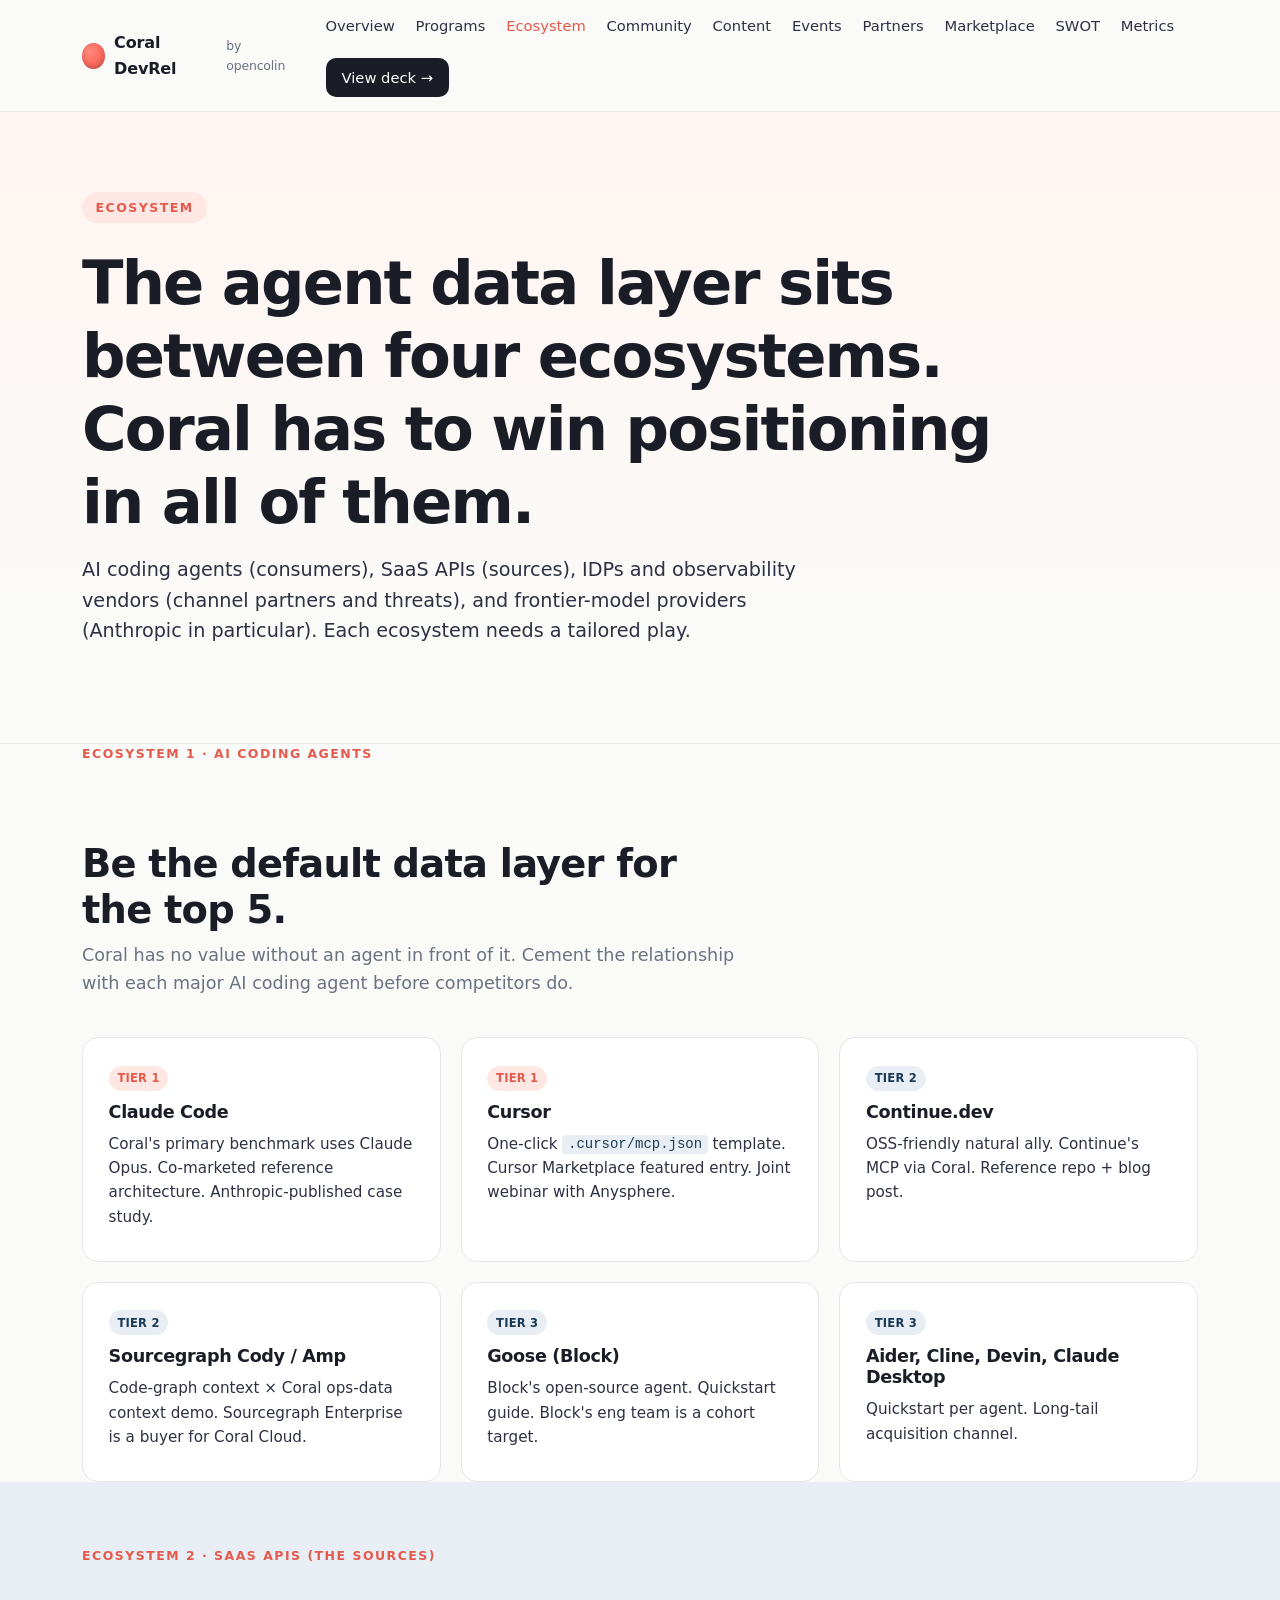
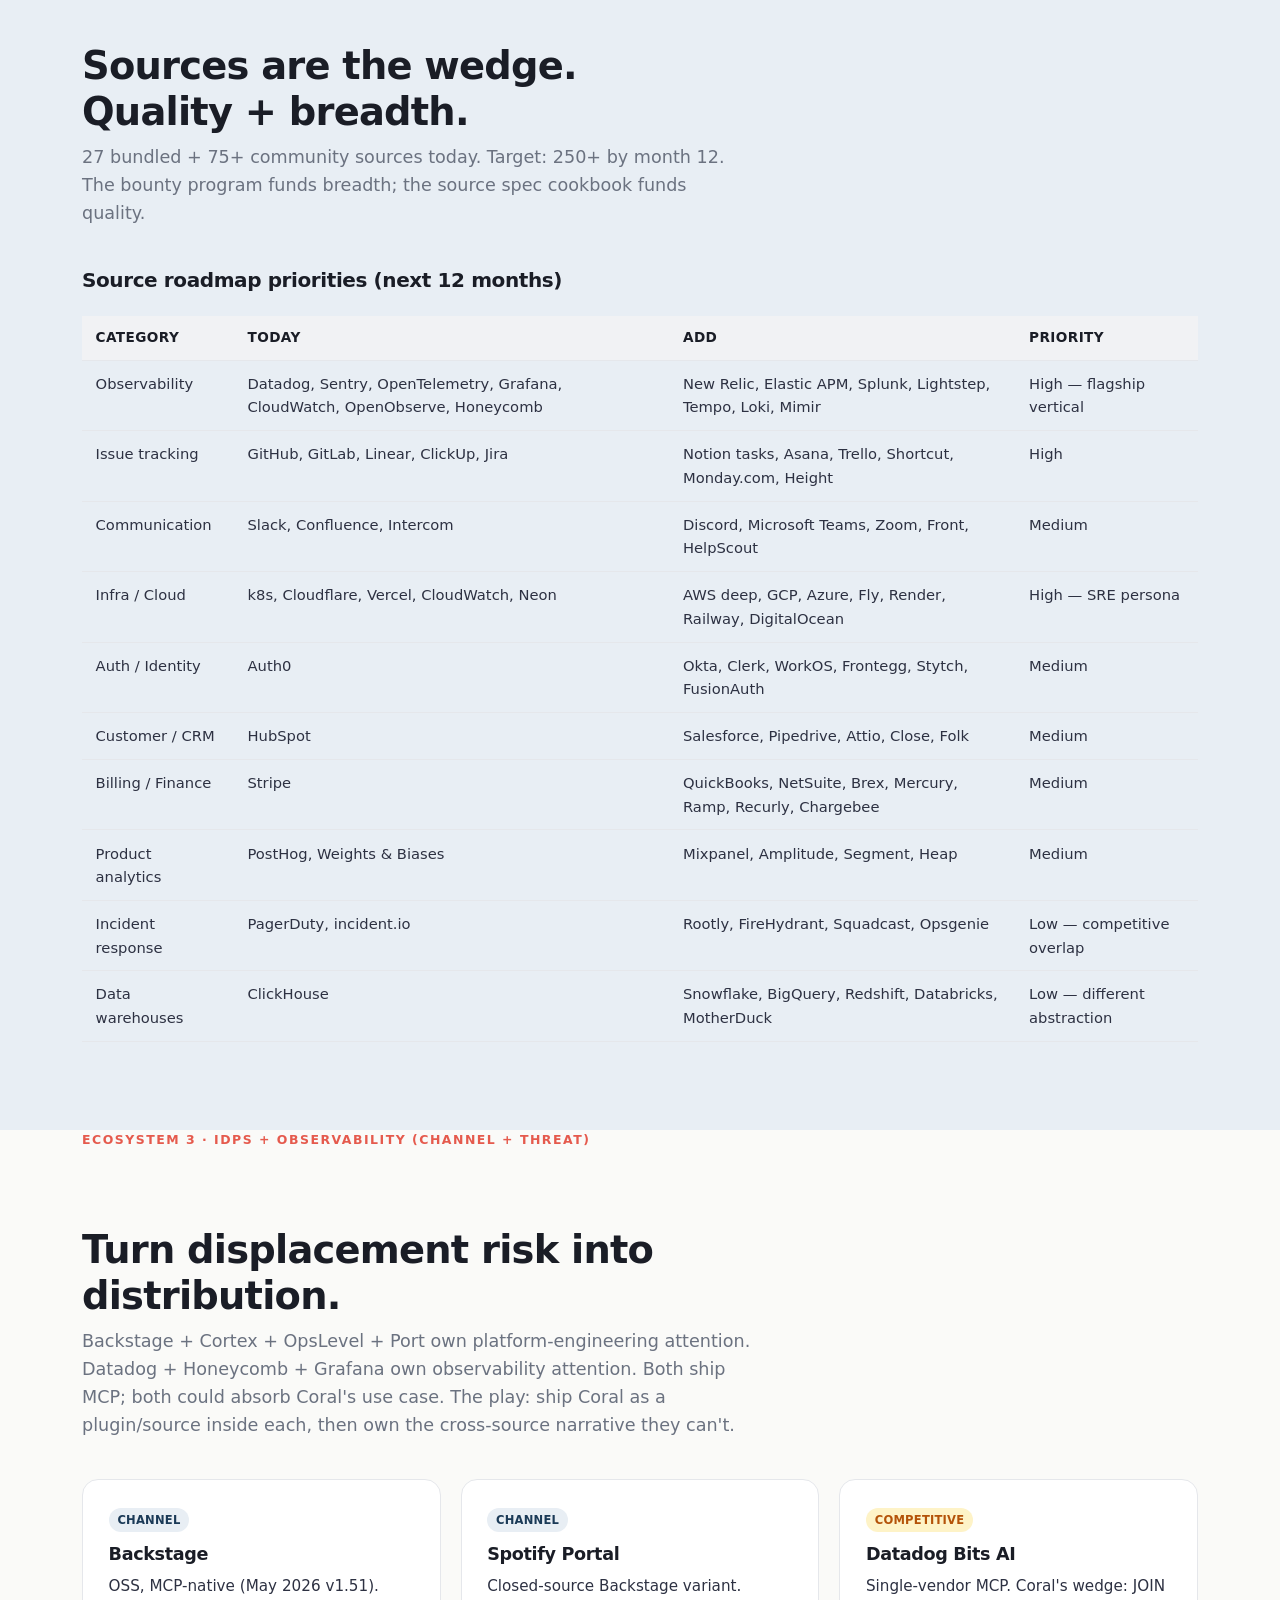
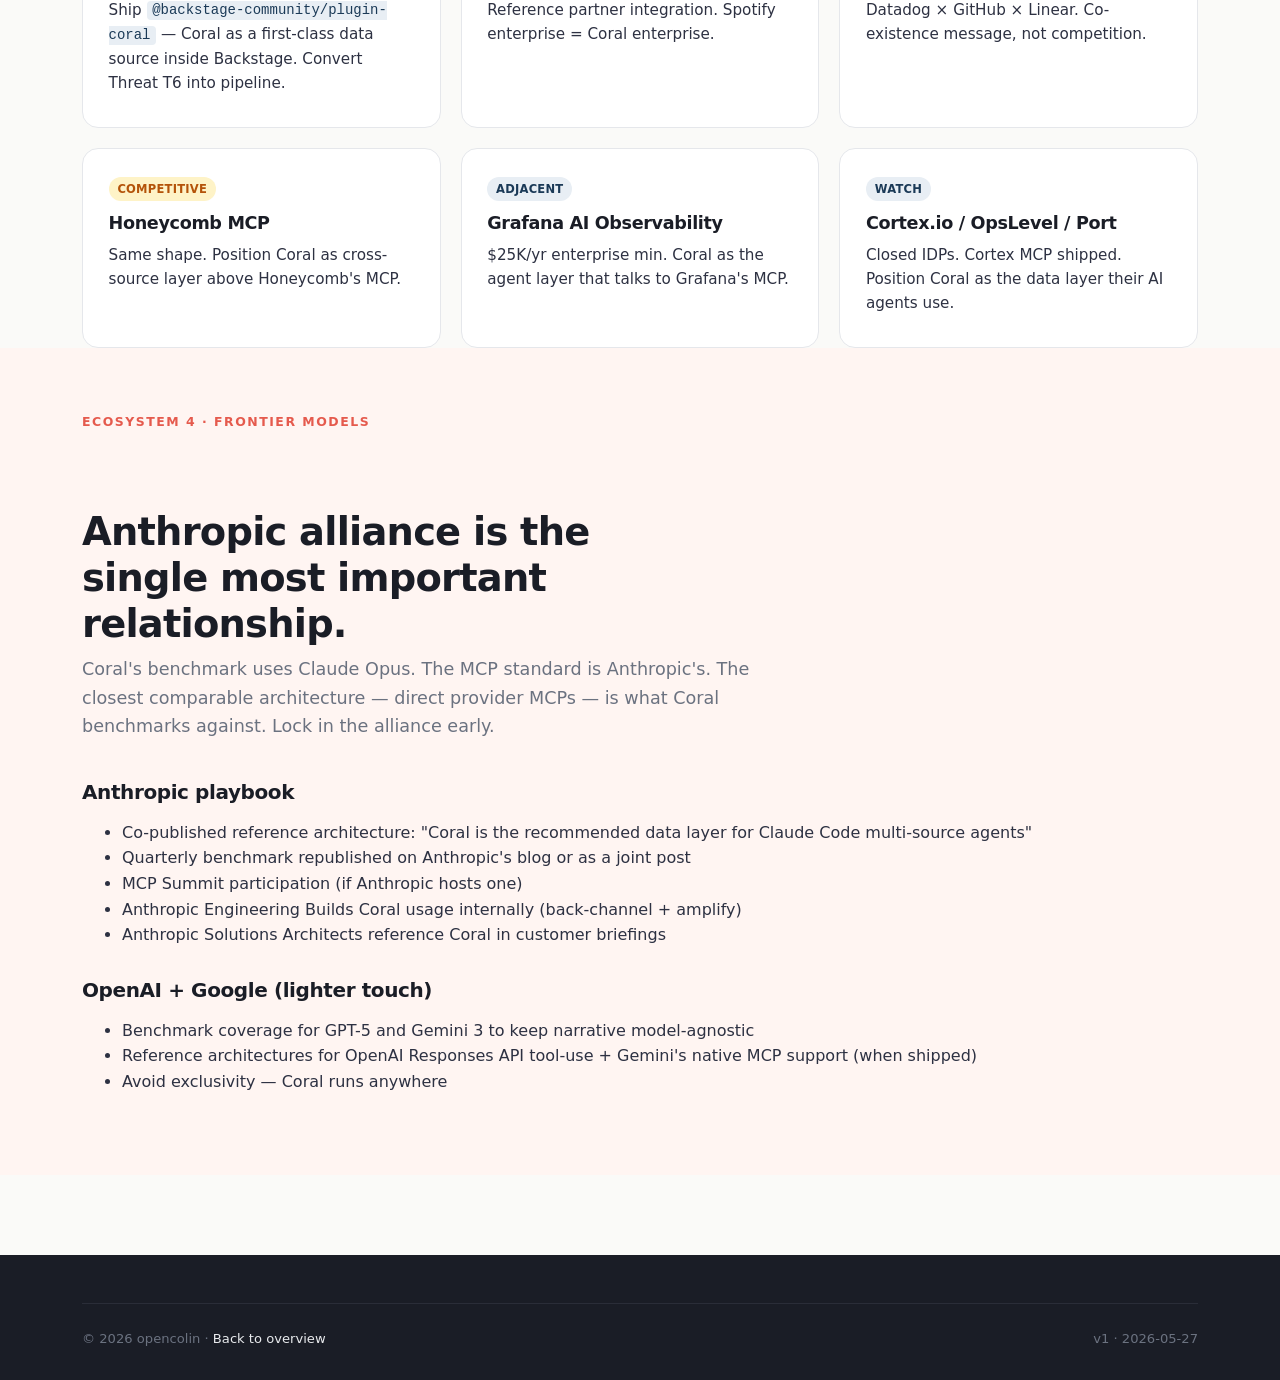
==== ecosystem.html @ 01397026 "Initial commit: Coral DevRel strategy site Outside-in fractional DevRel pitch for Coral (withcoral.c" ====
<!doctype html>
<html lang="en">
<head>
  <meta charset="utf-8" />
  <meta name="viewport" content="width=device-width, initial-scale=1" />
  <title>Ecosystem · Coral DevRel</title>
  <link rel="stylesheet" href="assets/css/main.css" />
</head>
<body>

<nav class="nav">
  <div class="nav-inner">
    <a class="brand" href="index.html"><span class="brand-mark"></span>Coral DevRel <small>by opencolin</small></a>
    <div class="nav-links">
      <a href="index.html">Overview</a>
      <a href="programs.html">Programs</a>
      <a href="ecosystem.html">Ecosystem</a>
      <a href="community.html">Community</a>
      <a href="content.html">Content</a>
      <a href="events.html">Events</a>
      <a href="partners.html">Partners</a>
      <a href="marketplace.html">Marketplace</a>
      <a href="swot-analysis.html">SWOT</a>
      <a href="metrics-dashboard.html">Metrics</a>
      <a class="nav-cta" href="presentation.html">View deck →</a>
    </div>
  </div>
</nav>

<header class="hero">
  <div class="container">
    <span class="hero-eyebrow">Ecosystem</span>
    <h1>The agent data layer sits between four ecosystems. Coral has to win positioning in all of them.</h1>
    <p class="lede">AI coding agents (consumers), SaaS APIs (sources), IDPs and observability vendors (channel partners and threats), and frontier-model providers (Anthropic in particular). Each ecosystem needs a tailored play.</p>
  </div>
</header>

<section class="container">
  <div class="section-eyebrow">Ecosystem 1 · AI coding agents</div>
  <h2 class="section-title">Be the default data layer for the top 5.</h2>
  <p class="section-lede">Coral has no value without an agent in front of it. Cement the relationship with each major AI coding agent before competitors do.</p>

  <div class="cards">
    <div class="card">
      <span class="pill coral">Tier 1</span>
      <h3>Claude Code</h3>
      <p>Coral's primary benchmark uses Claude Opus. Co-marketed reference architecture. Anthropic-published case study.</p>
    </div>
    <div class="card">
      <span class="pill coral">Tier 1</span>
      <h3>Cursor</h3>
      <p>One-click <code>.cursor/mcp.json</code> template. Cursor Marketplace featured entry. Joint webinar with Anysphere.</p>
    </div>
    <div class="card">
      <span class="pill">Tier 2</span>
      <h3>Continue.dev</h3>
      <p>OSS-friendly natural ally. Continue's MCP via Coral. Reference repo + blog post.</p>
    </div>
    <div class="card">
      <span class="pill">Tier 2</span>
      <h3>Sourcegraph Cody / Amp</h3>
      <p>Code-graph context × Coral ops-data context demo. Sourcegraph Enterprise is a buyer for Coral Cloud.</p>
    </div>
    <div class="card">
      <span class="pill">Tier 3</span>
      <h3>Goose (Block)</h3>
      <p>Block's open-source agent. Quickstart guide. Block's eng team is a cohort target.</p>
    </div>
    <div class="card">
      <span class="pill">Tier 3</span>
      <h3>Aider, Cline, Devin, Claude Desktop</h3>
      <p>Quickstart per agent. Long-tail acquisition channel.</p>
    </div>
  </div>
</section>

<section style="background: var(--ocean-soft);">
  <div class="container">
    <div class="section-eyebrow">Ecosystem 2 · SaaS APIs (the sources)</div>
    <h2 class="section-title">Sources are the wedge. Quality + breadth.</h2>
    <p class="section-lede">27 bundled + 75+ community sources today. Target: 250+ by month 12. The bounty program funds breadth; the source spec cookbook funds quality.</p>

    <h3>Source roadmap priorities (next 12 months)</h3>
    <table>
      <thead><tr><th>Category</th><th>Today</th><th>Add</th><th>Priority</th></tr></thead>
      <tbody>
        <tr><td>Observability</td><td>Datadog, Sentry, OpenTelemetry, Grafana, CloudWatch, OpenObserve, Honeycomb</td><td>New Relic, Elastic APM, Splunk, Lightstep, Tempo, Loki, Mimir</td><td>High — flagship vertical</td></tr>
        <tr><td>Issue tracking</td><td>GitHub, GitLab, Linear, ClickUp, Jira</td><td>Notion tasks, Asana, Trello, Shortcut, Monday.com, Height</td><td>High</td></tr>
        <tr><td>Communication</td><td>Slack, Confluence, Intercom</td><td>Discord, Microsoft Teams, Zoom, Front, HelpScout</td><td>Medium</td></tr>
        <tr><td>Infra / Cloud</td><td>k8s, Cloudflare, Vercel, CloudWatch, Neon</td><td>AWS deep, GCP, Azure, Fly, Render, Railway, DigitalOcean</td><td>High — SRE persona</td></tr>
        <tr><td>Auth / Identity</td><td>Auth0</td><td>Okta, Clerk, WorkOS, Frontegg, Stytch, FusionAuth</td><td>Medium</td></tr>
        <tr><td>Customer / CRM</td><td>HubSpot</td><td>Salesforce, Pipedrive, Attio, Close, Folk</td><td>Medium</td></tr>
        <tr><td>Billing / Finance</td><td>Stripe</td><td>QuickBooks, NetSuite, Brex, Mercury, Ramp, Recurly, Chargebee</td><td>Medium</td></tr>
        <tr><td>Product analytics</td><td>PostHog, Weights & Biases</td><td>Mixpanel, Amplitude, Segment, Heap</td><td>Medium</td></tr>
        <tr><td>Incident response</td><td>PagerDuty, incident.io</td><td>Rootly, FireHydrant, Squadcast, Opsgenie</td><td>Low — competitive overlap</td></tr>
        <tr><td>Data warehouses</td><td>ClickHouse</td><td>Snowflake, BigQuery, Redshift, Databricks, MotherDuck</td><td>Low — different abstraction</td></tr>
      </tbody>
    </table>
  </div>
</section>

<section class="container">
  <div class="section-eyebrow">Ecosystem 3 · IDPs + observability (channel + threat)</div>
  <h2 class="section-title">Turn displacement risk into distribution.</h2>
  <p class="section-lede">Backstage + Cortex + OpsLevel + Port own platform-engineering attention. Datadog + Honeycomb + Grafana own observability attention. Both ship MCP; both could absorb Coral's use case. The play: ship Coral as a plugin/source inside each, then own the cross-source narrative they can't.</p>

  <div class="cards">
    <div class="card">
      <span class="pill">Channel</span>
      <h3>Backstage</h3>
      <p>OSS, MCP-native (May 2026 v1.51). Ship <code>@backstage-community/plugin-coral</code> — Coral as a first-class data source inside Backstage. Convert Threat T6 into pipeline.</p>
    </div>
    <div class="card">
      <span class="pill">Channel</span>
      <h3>Spotify Portal</h3>
      <p>Closed-source Backstage variant. Reference partner integration. Spotify enterprise = Coral enterprise.</p>
    </div>
    <div class="card">
      <span class="pill warning">Competitive</span>
      <h3>Datadog Bits AI</h3>
      <p>Single-vendor MCP. Coral's wedge: JOIN Datadog × GitHub × Linear. Co-existence message, not competition.</p>
    </div>
    <div class="card">
      <span class="pill warning">Competitive</span>
      <h3>Honeycomb MCP</h3>
      <p>Same shape. Position Coral as cross-source layer above Honeycomb's MCP.</p>
    </div>
    <div class="card">
      <span class="pill">Adjacent</span>
      <h3>Grafana AI Observability</h3>
      <p>$25K/yr enterprise min. Coral as the agent layer that talks to Grafana's MCP.</p>
    </div>
    <div class="card">
      <span class="pill">Watch</span>
      <h3>Cortex.io / OpsLevel / Port</h3>
      <p>Closed IDPs. Cortex MCP shipped. Position Coral as the data layer their AI agents use.</p>
    </div>
  </div>
</section>

<section style="background: var(--coral-tint);">
  <div class="container">
    <div class="section-eyebrow">Ecosystem 4 · Frontier models</div>
    <h2 class="section-title">Anthropic alliance is the single most important relationship.</h2>
    <p class="section-lede">Coral's benchmark uses Claude Opus. The MCP standard is Anthropic's. The closest comparable architecture — direct provider MCPs — is what Coral benchmarks against. Lock in the alliance early.</p>

    <h3>Anthropic playbook</h3>
    <ul>
      <li>Co-published reference architecture: "Coral is the recommended data layer for Claude Code multi-source agents"</li>
      <li>Quarterly benchmark republished on Anthropic's blog or as a joint post</li>
      <li>MCP Summit participation (if Anthropic hosts one)</li>
      <li>Anthropic Engineering Builds Coral usage internally (back-channel + amplify)</li>
      <li>Anthropic Solutions Architects reference Coral in customer briefings</li>
    </ul>

    <h3>OpenAI + Google (lighter touch)</h3>
    <ul>
      <li>Benchmark coverage for GPT-5 and Gemini 3 to keep narrative model-agnostic</li>
      <li>Reference architectures for OpenAI Responses API tool-use + Gemini's native MCP support (when shipped)</li>
      <li>Avoid exclusivity — Coral runs anywhere</li>
    </ul>
  </div>
</section>

<footer>
  <div class="container">
    <div class="footer-bottom">
      <span>© 2026 opencolin · <a href="index.html">Back to overview</a></span>
      <span>v1 · 2026-05-27</span>
    </div>
  </div>
</footer>

<script src="assets/js/main.js"></script>
</body>
</html>
---- assets/css/main.css ----
/* Coral DevRel Strategy — fractional pitch site
   Light theme, coral accents, Gartner-style information density */

:root {
  --coral: #FF6F61;
  --coral-dark: #E55A4D;
  --coral-soft: #FFE8E4;
  --coral-tint: #FFF5F2;
  --ocean: #1B3A57;
  --ocean-soft: #E8EEF4;
  --ink: #1A1D26;
  --body: #2D3142;
  --muted: #6B7280;
  --line: #E5E7EB;
  --line-soft: #F1F2F4;
  --bg: #FAFAF8;
  --surface: #FFFFFF;
  --success: #10B981;
  --warning: #F59E0B;
  --danger: #DC2626;
  --radius: 10px;
  --radius-lg: 16px;
  --shadow-sm: 0 1px 2px rgba(26, 29, 38, 0.04), 0 1px 1px rgba(26, 29, 38, 0.03);
  --shadow: 0 2px 8px rgba(26, 29, 38, 0.06), 0 1px 2px rgba(26, 29, 38, 0.04);
  --shadow-lg: 0 12px 32px rgba(26, 29, 38, 0.08), 0 4px 8px rgba(26, 29, 38, 0.04);
  --font: ui-sans-serif, system-ui, -apple-system, "Inter", "Segoe UI", Roboto, sans-serif;
  --font-mono: ui-monospace, "SF Mono", "JetBrains Mono", Menlo, Consolas, monospace;
  --measure: 68ch;
}

* { box-sizing: border-box; }

html, body {
  margin: 0;
  padding: 0;
  font-family: var(--font);
  font-size: 16px;
  line-height: 1.6;
  color: var(--body);
  background: var(--bg);
  -webkit-font-smoothing: antialiased;
  text-rendering: optimizeLegibility;
}

a {
  color: var(--coral-dark);
  text-decoration: none;
  border-bottom: 1px solid transparent;
  transition: border-color 120ms ease, color 120ms ease;
}
a:hover { border-bottom-color: var(--coral-dark); }

h1, h2, h3, h4, h5 {
  color: var(--ink);
  font-weight: 600;
  letter-spacing: -0.02em;
  line-height: 1.2;
  margin: 0 0 0.5em;
}
h1 { font-size: clamp(2rem, 4vw, 3rem); letter-spacing: -0.03em; }
h2 { font-size: clamp(1.5rem, 2.5vw, 2rem); margin-top: 2em; }
h3 { font-size: 1.25rem; margin-top: 1.5em; }
h4 { font-size: 1.05rem; color: var(--body); text-transform: uppercase; letter-spacing: 0.05em; font-weight: 600; }

p { margin: 0 0 1em; max-width: var(--measure); }

code {
  font-family: var(--font-mono);
  font-size: 0.92em;
  background: var(--ocean-soft);
  color: var(--ocean);
  padding: 0.1em 0.4em;
  border-radius: 4px;
}

pre {
  background: var(--ink);
  color: #E8EAED;
  padding: 1.25em;
  border-radius: var(--radius);
  overflow-x: auto;
  font-size: 0.9rem;
  line-height: 1.5;
}
pre code { background: none; color: inherit; padding: 0; }

/* Layout */
.container {
  max-width: 1180px;
  margin: 0 auto;
  padding: 0 2rem;
}
.container-narrow {
  max-width: 760px;
  margin: 0 auto;
  padding: 0 2rem;
}

/* Top nav */
.nav {
  position: sticky;
  top: 0;
  background: rgba(250, 250, 248, 0.92);
  backdrop-filter: saturate(180%) blur(10px);
  -webkit-backdrop-filter: saturate(180%) blur(10px);
  border-bottom: 1px solid var(--line);
  z-index: 50;
}
.nav-inner {
  display: flex;
  align-items: center;
  justify-content: space-between;
  max-width: 1180px;
  margin: 0 auto;
  padding: 0.85rem 2rem;
  gap: 2rem;
}
.brand {
  display: flex;
  align-items: center;
  gap: 0.6rem;
  color: var(--ink);
  font-weight: 700;
  border: none;
  font-size: 1rem;
  letter-spacing: -0.01em;
}
.brand-mark {
  width: 26px;
  height: 26px;
  border-radius: 50%;
  background: radial-gradient(circle at 30% 30%, #FF8A7D 0%, var(--coral) 50%, var(--coral-dark) 100%);
  box-shadow: inset 0 -2px 6px rgba(0,0,0,0.18);
}
.brand small { font-weight: 500; color: var(--muted); margin-left: 4px; font-size: 0.78rem; }
.nav-links {
  display: flex;
  gap: 1.3rem;
  align-items: center;
  flex-wrap: wrap;
}
.nav-links a {
  color: var(--body);
  font-size: 0.92rem;
  font-weight: 500;
  border: none;
}
.nav-links a:hover { color: var(--coral-dark); }
.nav-links a.active { color: var(--coral-dark); }
.nav-cta {
  background: var(--ink);
  color: white !important;
  padding: 0.5rem 1rem;
  border-radius: var(--radius);
  font-weight: 500;
  font-size: 0.88rem;
}
.nav-cta:hover { background: var(--coral-dark); }

/* Hero */
.hero {
  padding: 5rem 0 4rem;
  border-bottom: 1px solid var(--line);
  background: linear-gradient(180deg, var(--coral-tint) 0%, var(--bg) 80%);
}
.hero-eyebrow {
  display: inline-block;
  font-size: 0.78rem;
  font-weight: 600;
  text-transform: uppercase;
  letter-spacing: 0.12em;
  color: var(--coral-dark);
  background: var(--coral-soft);
  padding: 0.35rem 0.85rem;
  border-radius: 999px;
  margin-bottom: 1.5rem;
}
.hero h1 {
  font-size: clamp(2.4rem, 5vw, 3.8rem);
  margin-bottom: 1rem;
  max-width: 22ch;
}
.hero .lede {
  font-size: 1.2rem;
  color: var(--body);
  max-width: 60ch;
  margin-bottom: 2rem;
}
.hero-meta {
  display: flex;
  gap: 1.5rem;
  flex-wrap: wrap;
  font-size: 0.88rem;
  color: var(--muted);
}
.hero-meta strong { color: var(--ink); font-weight: 600; }

/* Sections */
section { padding: 4rem 0; }
section.tight { padding: 2.5rem 0; }
.section-eyebrow {
  font-size: 0.78rem;
  font-weight: 600;
  text-transform: uppercase;
  letter-spacing: 0.12em;
  color: var(--coral-dark);
  margin-bottom: 0.6rem;
}
.section-title { font-size: clamp(1.8rem, 3vw, 2.4rem); margin-bottom: 0.5rem; max-width: 24ch; }
.section-lede { font-size: 1.1rem; color: var(--muted); max-width: 60ch; margin-bottom: 2.5rem; }

/* Cards */
.cards {
  display: grid;
  grid-template-columns: repeat(auto-fit, minmax(280px, 1fr));
  gap: 1.25rem;
}
.card {
  background: var(--surface);
  border: 1px solid var(--line);
  border-radius: var(--radius-lg);
  padding: 1.6rem;
  transition: transform 160ms ease, box-shadow 160ms ease, border-color 160ms ease;
}
.card:hover { transform: translateY(-2px); box-shadow: var(--shadow); border-color: #DDD; }
.card h3 { margin-top: 0; font-size: 1.1rem; }
.card p { margin: 0.4rem 0; color: var(--body); font-size: 0.95rem; }
.card .pill {
  display: inline-block;
  font-size: 0.72rem;
  background: var(--ocean-soft);
  color: var(--ocean);
  padding: 0.2rem 0.55rem;
  border-radius: 999px;
  font-weight: 600;
  letter-spacing: 0.02em;
  text-transform: uppercase;
  margin-bottom: 0.7rem;
}
.card .pill.coral { background: var(--coral-soft); color: var(--coral-dark); }
.card .pill.success { background: #DCFCE7; color: #15803D; }
.card .pill.warning { background: #FEF3C7; color: #B45309; }

/* Initiative numbers */
.initiative {
  display: grid;
  grid-template-columns: 60px 1fr;
  gap: 1.25rem;
  align-items: flex-start;
}
.initiative-num {
  width: 48px;
  height: 48px;
  background: var(--ink);
  color: white;
  border-radius: 12px;
  display: flex;
  align-items: center;
  justify-content: center;
  font-weight: 700;
  font-size: 1.15rem;
  flex-shrink: 0;
}
.initiative h3 { margin-top: 0; }
.initiative .attacks {
  font-size: 0.82rem;
  color: var(--muted);
  margin-bottom: 0.6rem;
  font-style: italic;
}

/* Stats / KPIs */
.stats {
  display: grid;
  grid-template-columns: repeat(auto-fit, minmax(180px, 1fr));
  gap: 1rem;
  margin: 2rem 0;
}
.stat {
  background: var(--surface);
  border: 1px solid var(--line);
  border-radius: var(--radius);
  padding: 1.2rem 1.4rem;
}
.stat-value {
  font-size: 2.2rem;
  font-weight: 700;
  letter-spacing: -0.03em;
  color: var(--ink);
  line-height: 1;
  margin-bottom: 0.3rem;
}
.stat-value.coral { color: var(--coral-dark); }
.stat-label {
  font-size: 0.82rem;
  color: var(--muted);
  text-transform: uppercase;
  letter-spacing: 0.05em;
  font-weight: 600;
}
.stat small {
  display: block;
  font-size: 0.78rem;
  color: var(--muted);
  margin-top: 0.4rem;
  font-weight: 400;
  text-transform: none;
  letter-spacing: 0;
}

/* Tables */
table {
  width: 100%;
  border-collapse: collapse;
  margin: 1.5rem 0;
  font-size: 0.92rem;
}
th, td {
  text-align: left;
  padding: 0.7rem 0.85rem;
  border-bottom: 1px solid var(--line);
  vertical-align: top;
}
th {
  background: var(--line-soft);
  font-weight: 600;
  color: var(--ink);
  font-size: 0.85rem;
  text-transform: uppercase;
  letter-spacing: 0.03em;
}
tr:hover td { background: var(--coral-tint); }

/* Quote / Pull-quote */
.callout {
  background: var(--ocean-soft);
  border-left: 4px solid var(--ocean);
  padding: 1.25rem 1.5rem;
  border-radius: 0 var(--radius) var(--radius) 0;
  margin: 1.5rem 0;
}
.callout.coral {
  background: var(--coral-tint);
  border-left-color: var(--coral);
}
.callout p:last-child { margin-bottom: 0; }
.callout strong { color: var(--ink); }

/* Buttons */
.btn {
  display: inline-block;
  background: var(--coral);
  color: white !important;
  padding: 0.75rem 1.4rem;
  border-radius: var(--radius);
  font-weight: 600;
  border: none;
  font-size: 0.95rem;
  transition: background 120ms ease, transform 120ms ease;
}
.btn:hover { background: var(--coral-dark); transform: translateY(-1px); }
.btn.secondary {
  background: var(--surface);
  color: var(--ink) !important;
  border: 1px solid var(--line);
}
.btn.secondary:hover { background: var(--line-soft); }
.btn.dark { background: var(--ink); }
.btn.dark:hover { background: #000; }
.btn-row { display: flex; gap: 0.75rem; flex-wrap: wrap; margin-top: 1.5rem; }

/* Footer */
footer {
  background: var(--ink);
  color: #B8BCC8;
  padding: 3rem 0 2rem;
  margin-top: 5rem;
}
footer a { color: #E8EAED; border-color: transparent; }
footer a:hover { color: var(--coral); border-color: var(--coral); }
.footer-grid {
  display: grid;
  grid-template-columns: 2fr repeat(3, 1fr);
  gap: 2rem;
  margin-bottom: 2rem;
}
.footer-col h4 { color: white; font-size: 0.78rem; margin-bottom: 0.8rem; }
.footer-col ul { list-style: none; padding: 0; margin: 0; }
.footer-col li { margin-bottom: 0.4rem; font-size: 0.9rem; }
.footer-bottom {
  border-top: 1px solid #2A2D38;
  padding-top: 1.5rem;
  font-size: 0.82rem;
  color: #6B7280;
  display: flex;
  justify-content: space-between;
  flex-wrap: wrap;
  gap: 1rem;
}

/* SWOT grid */
.swot-grid {
  display: grid;
  grid-template-columns: 1fr 1fr;
  gap: 1rem;
  margin: 2rem 0;
}
.swot-quad {
  border-radius: var(--radius-lg);
  padding: 1.5rem;
  background: var(--surface);
  border: 1px solid var(--line);
}
.swot-quad h3 {
  margin-top: 0;
  display: flex;
  align-items: center;
  gap: 0.5rem;
  font-size: 1.05rem;
}
.swot-quad .badge {
  display: inline-block;
  width: 28px;
  height: 28px;
  border-radius: 6px;
  text-align: center;
  line-height: 28px;
  font-weight: 700;
  font-size: 0.85rem;
  color: white;
}
.swot-quad.s .badge { background: var(--success); }
.swot-quad.w .badge { background: var(--warning); }
.swot-quad.o .badge { background: var(--ocean); }
.swot-quad.t .badge { background: var(--danger); }
.swot-quad ul { list-style: none; padding: 0; margin: 0.8rem 0 0; }
.swot-quad li {
  padding: 0.55rem 0;
  border-bottom: 1px solid var(--line-soft);
  font-size: 0.92rem;
  display: flex;
  gap: 0.6rem;
  align-items: flex-start;
}
.swot-quad li:last-child { border-bottom: none; }
.swot-quad li code {
  background: var(--line-soft);
  color: var(--ink);
  font-size: 0.78rem;
  flex-shrink: 0;
  padding: 0.1rem 0.4rem;
}

/* Magic quadrant */
.matrix {
  position: relative;
  width: 100%;
  aspect-ratio: 1.4 / 1;
  background: var(--surface);
  border: 1px solid var(--line);
  border-radius: var(--radius-lg);
  display: grid;
  grid-template-columns: 1fr 1fr;
  grid-template-rows: 1fr 1fr;
  overflow: hidden;
  margin: 2rem 0;
}
.matrix-quad {
  padding: 1rem;
  border: 1px dashed var(--line);
  position: relative;
  font-size: 0.78rem;
  color: var(--muted);
}
.matrix-quad strong {
  display: block;
  color: var(--ink);
  font-size: 0.82rem;
  text-transform: uppercase;
  letter-spacing: 0.05em;
  font-weight: 700;
  margin-bottom: 0.4rem;
}
.matrix-vendor {
  display: inline-block;
  background: var(--line-soft);
  color: var(--body);
  font-size: 0.78rem;
  padding: 0.15rem 0.5rem;
  border-radius: 4px;
  margin: 0.15rem 0.15rem 0 0;
}
.matrix-vendor.coral {
  background: var(--coral);
  color: white;
  font-weight: 700;
}
.matrix-axis-x, .matrix-axis-y {
  position: absolute;
  font-size: 0.72rem;
  color: var(--muted);
  text-transform: uppercase;
  letter-spacing: 0.08em;
  font-weight: 600;
}
.matrix-axis-x { bottom: -28px; left: 50%; transform: translateX(-50%); }
.matrix-axis-y { left: -52px; top: 50%; transform: translateY(-50%) rotate(-90deg); }

/* Timeline */
.timeline {
  position: relative;
  padding-left: 2rem;
  margin: 2rem 0;
}
.timeline::before {
  content: "";
  position: absolute;
  left: 8px;
  top: 8px;
  bottom: 8px;
  width: 2px;
  background: var(--line);
}
.timeline-item {
  position: relative;
  padding-bottom: 2rem;
}
.timeline-item::before {
  content: "";
  position: absolute;
  left: -27px;
  top: 6px;
  width: 14px;
  height: 14px;
  background: var(--coral);
  border-radius: 50%;
  box-shadow: 0 0 0 4px var(--coral-tint);
}
.timeline-item h4 {
  margin: 0;
  font-size: 0.78rem;
  color: var(--coral-dark);
  letter-spacing: 0.05em;
}
.timeline-item h3 { margin-top: 0.2rem; font-size: 1.15rem; }

/* Persona / list rows */
.persona-row {
  display: grid;
  grid-template-columns: 1.3fr 1.5fr 2fr 1.5fr;
  gap: 1rem;
  padding: 1rem 0;
  border-bottom: 1px solid var(--line);
  font-size: 0.92rem;
}
.persona-row:first-of-type {
  font-weight: 600;
  font-size: 0.78rem;
  text-transform: uppercase;
  letter-spacing: 0.05em;
  color: var(--muted);
}

/* Deliverables list */
.deliv {
  display: grid;
  grid-template-columns: 1fr 1fr;
  gap: 1.25rem;
  margin: 1.5rem 0;
}
.deliv-col {
  background: var(--surface);
  border: 1px solid var(--line);
  border-radius: var(--radius-lg);
  padding: 1.6rem;
}
.deliv-col h3 {
  margin-top: 0;
  font-size: 1.05rem;
  display: flex;
  align-items: center;
  gap: 0.5rem;
}
.deliv-col ul { padding-left: 1.2rem; margin: 0.5rem 0; }
.deliv-col li { margin-bottom: 0.5rem; font-size: 0.93rem; }

/* Presentation deck */
body.deck {
  overflow: hidden;
  background: var(--ink);
}
.deck-frame {
  height: 100vh;
  display: flex;
  align-items: center;
  justify-content: center;
  padding: 4vh 6vw;
}
.slide {
  display: none;
  width: 100%;
  max-width: 1100px;
  color: white;
  animation: fadeIn 300ms ease;
}
.slide.active { display: block; }
.slide h1 { color: white; font-size: clamp(2.5rem, 5vw, 4rem); }
.slide h2 { color: white; font-size: clamp(1.8rem, 3vw, 2.6rem); margin-top: 0; }
.slide .lede { font-size: 1.3rem; color: #B8BCC8; max-width: 60ch; }
.slide.title { text-align: center; }
.slide.title h1 { font-size: clamp(3rem, 7vw, 5.5rem); margin-bottom: 0.5rem; }
.slide.title .sub {
  color: var(--coral);
  font-size: 1.3rem;
  font-weight: 500;
  margin-bottom: 2rem;
  letter-spacing: 0.01em;
}
.slide.title .author { color: #6B7280; font-size: 1rem; }
.slide .big-num {
  font-size: 8rem;
  font-weight: 700;
  color: var(--coral);
  line-height: 1;
  letter-spacing: -0.04em;
  margin-bottom: 1rem;
}
.slide ul { font-size: 1.15rem; line-height: 1.7; color: #D1D5DB; }
.slide ul li { margin-bottom: 0.6rem; }
.slide ul li strong { color: white; }
.deck-controls {
  position: fixed;
  bottom: 1.5rem;
  right: 1.5rem;
  display: flex;
  gap: 0.5rem;
  align-items: center;
  color: #6B7280;
  font-size: 0.85rem;
  font-family: var(--font-mono);
}
.deck-controls button {
  background: rgba(255,255,255,0.06);
  color: white;
  border: 1px solid rgba(255,255,255,0.1);
  padding: 0.4rem 0.7rem;
  border-radius: 6px;
  cursor: pointer;
  font-family: var(--font-mono);
}
.deck-controls button:hover { background: rgba(255,255,255,0.12); }
.deck-progress {
  position: fixed;
  top: 0;
  left: 0;
  height: 3px;
  background: var(--coral);
  transition: width 200ms ease;
  z-index: 100;
}

@keyframes fadeIn {
  from { opacity: 0; transform: translateY(8px); }
  to { opacity: 1; transform: translateY(0); }
}

/* Responsive */
@media (max-width: 880px) {
  .container, .container-narrow { padding: 0 1.25rem; }
  .nav-inner { padding: 0.7rem 1.25rem; gap: 1rem; }
  .nav-links { gap: 0.8rem; }
  .swot-grid { grid-template-columns: 1fr; }
  .deliv { grid-template-columns: 1fr; }
  .footer-grid { grid-template-columns: 1fr 1fr; }
  .initiative { grid-template-columns: 48px 1fr; gap: 1rem; }
  .persona-row { grid-template-columns: 1fr; gap: 0.3rem; }
  .persona-row:first-of-type { display: none; }
}

/* Print */
@media print {
  .nav, footer, .deck-controls { display: none; }
  body { background: white; }
  section { page-break-inside: avoid; }
}
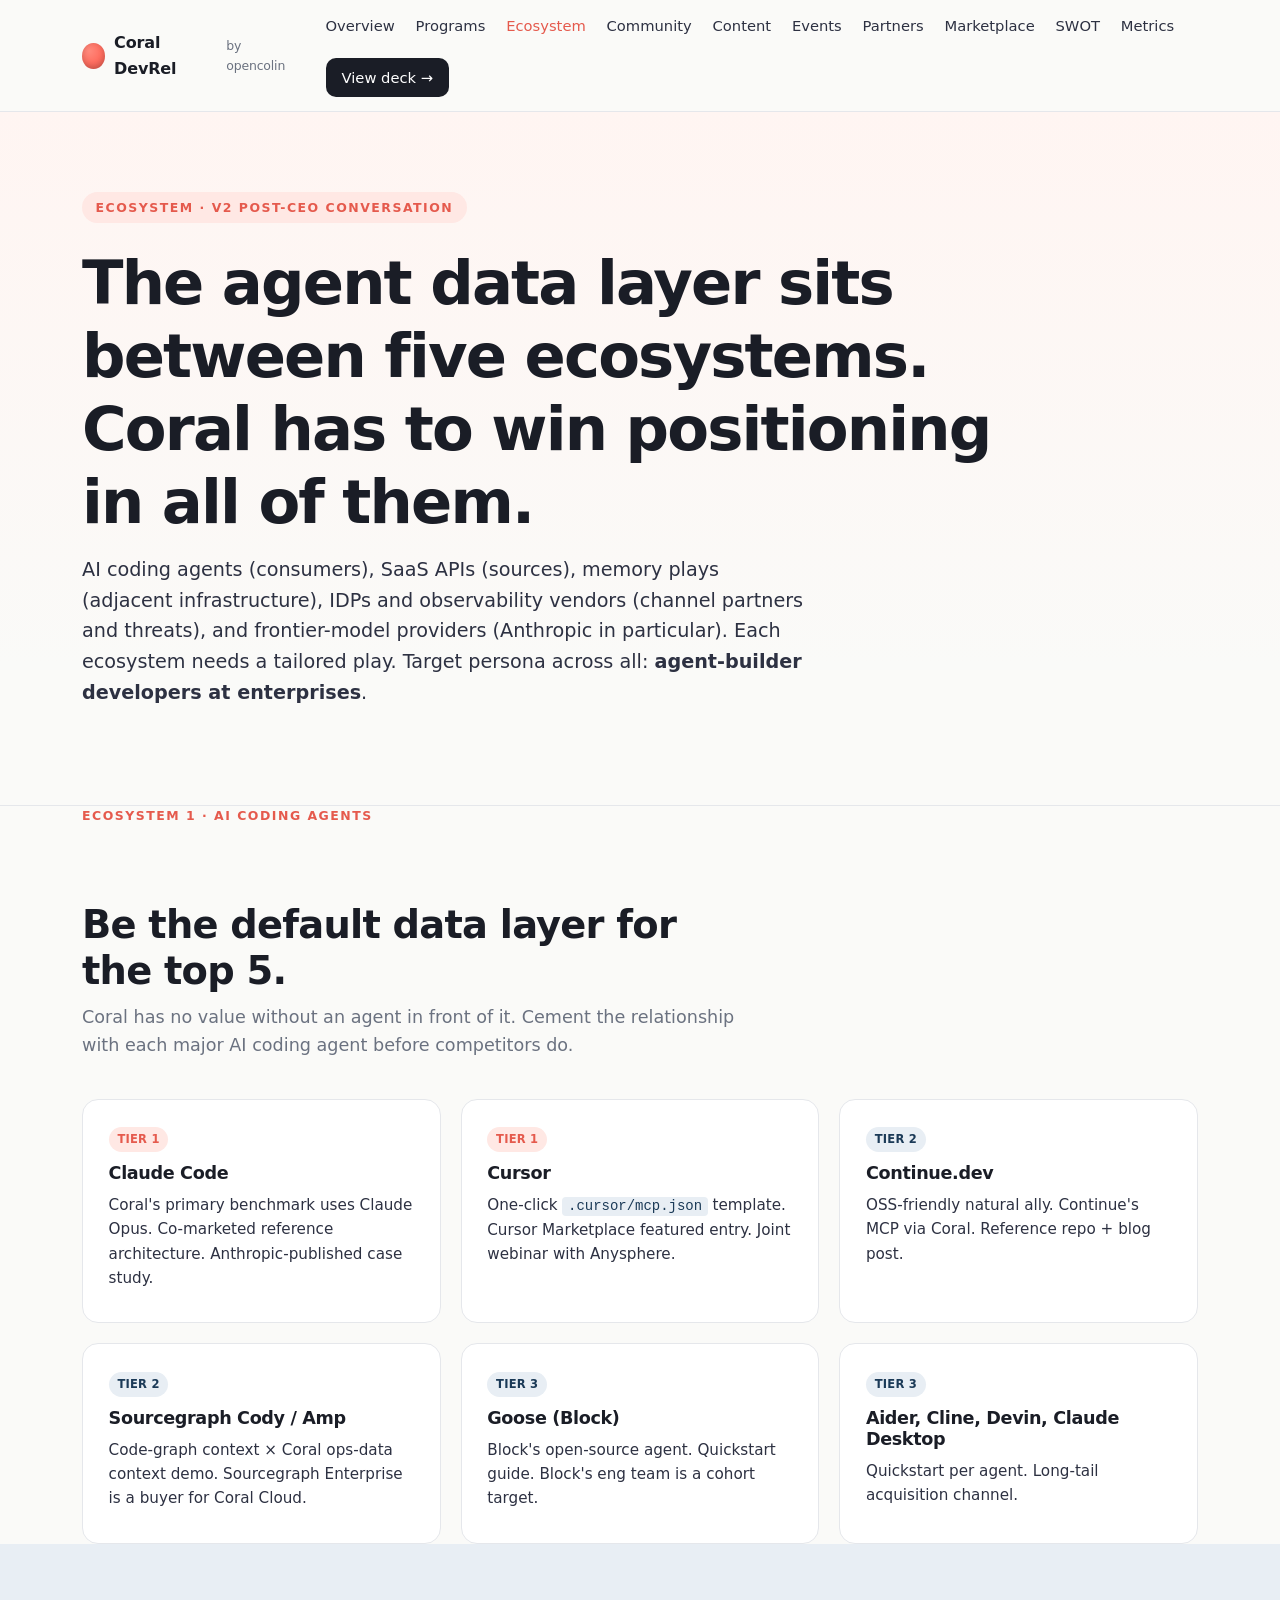
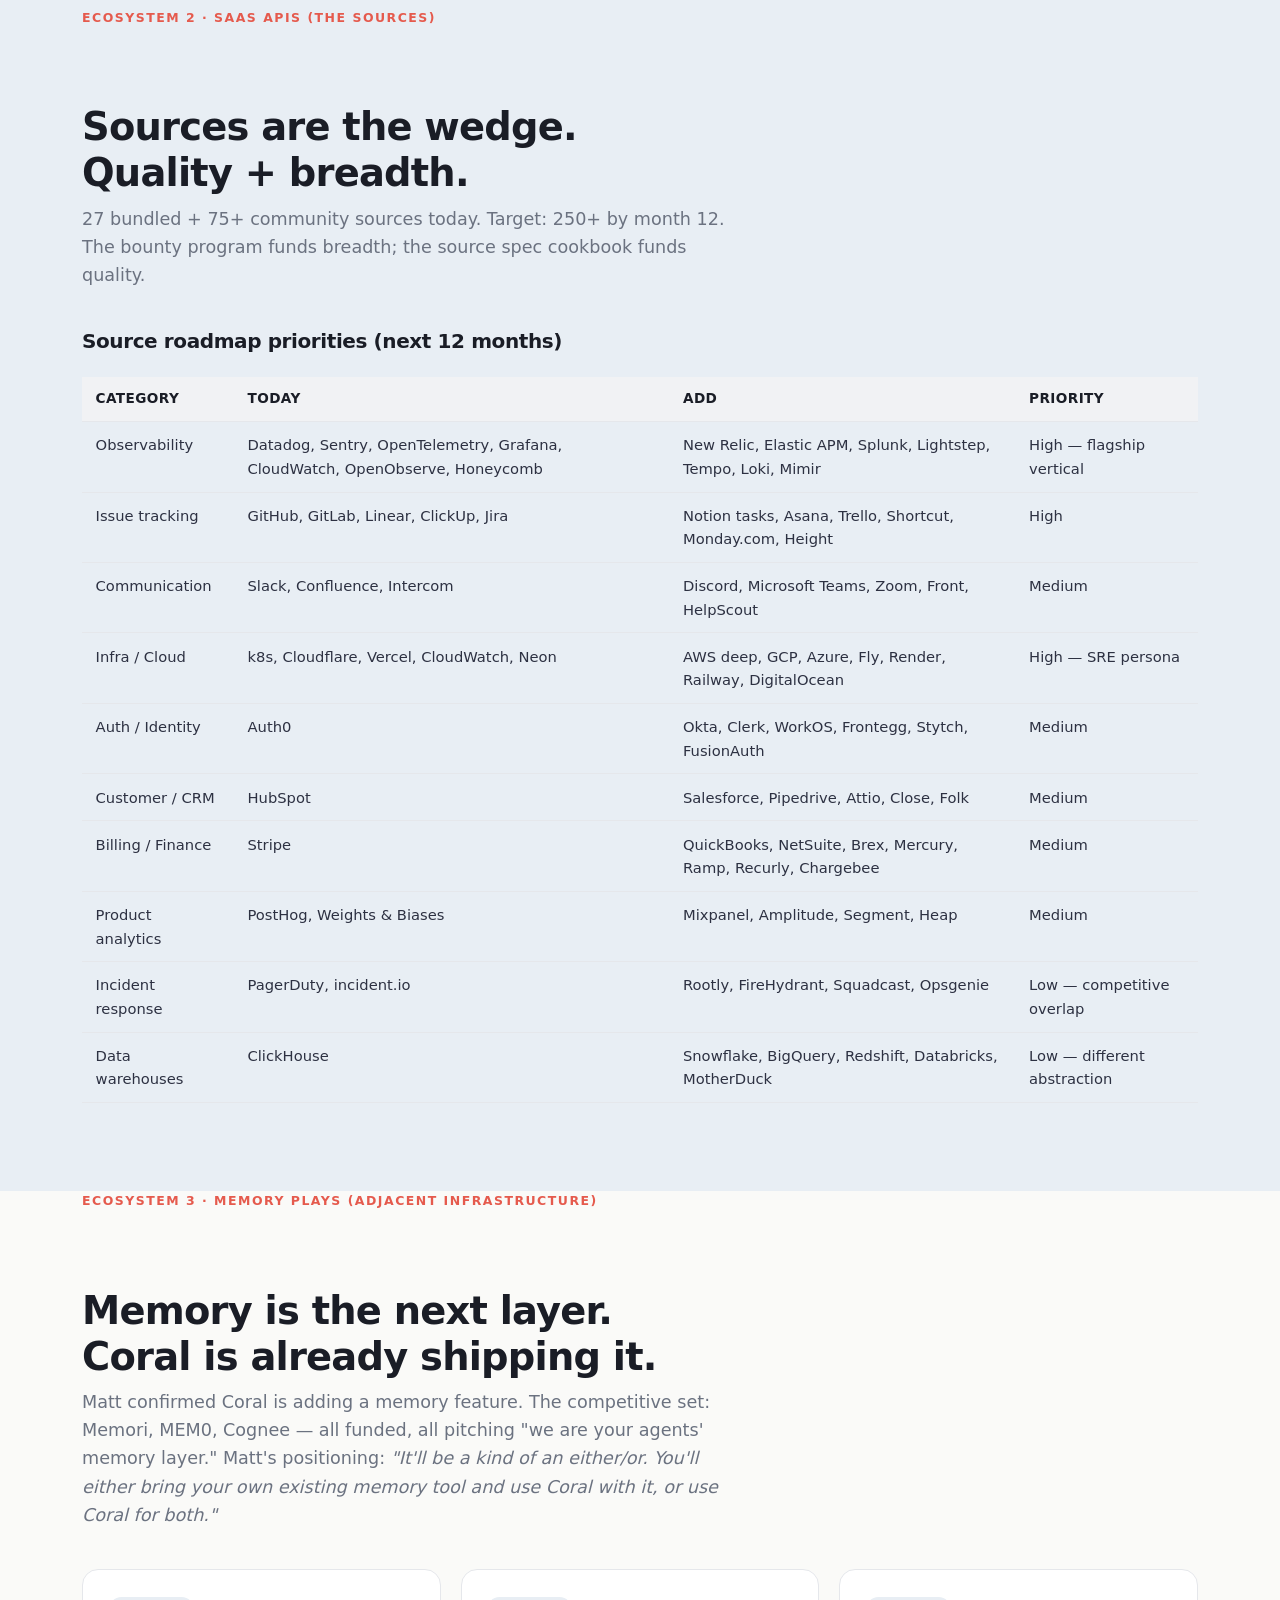
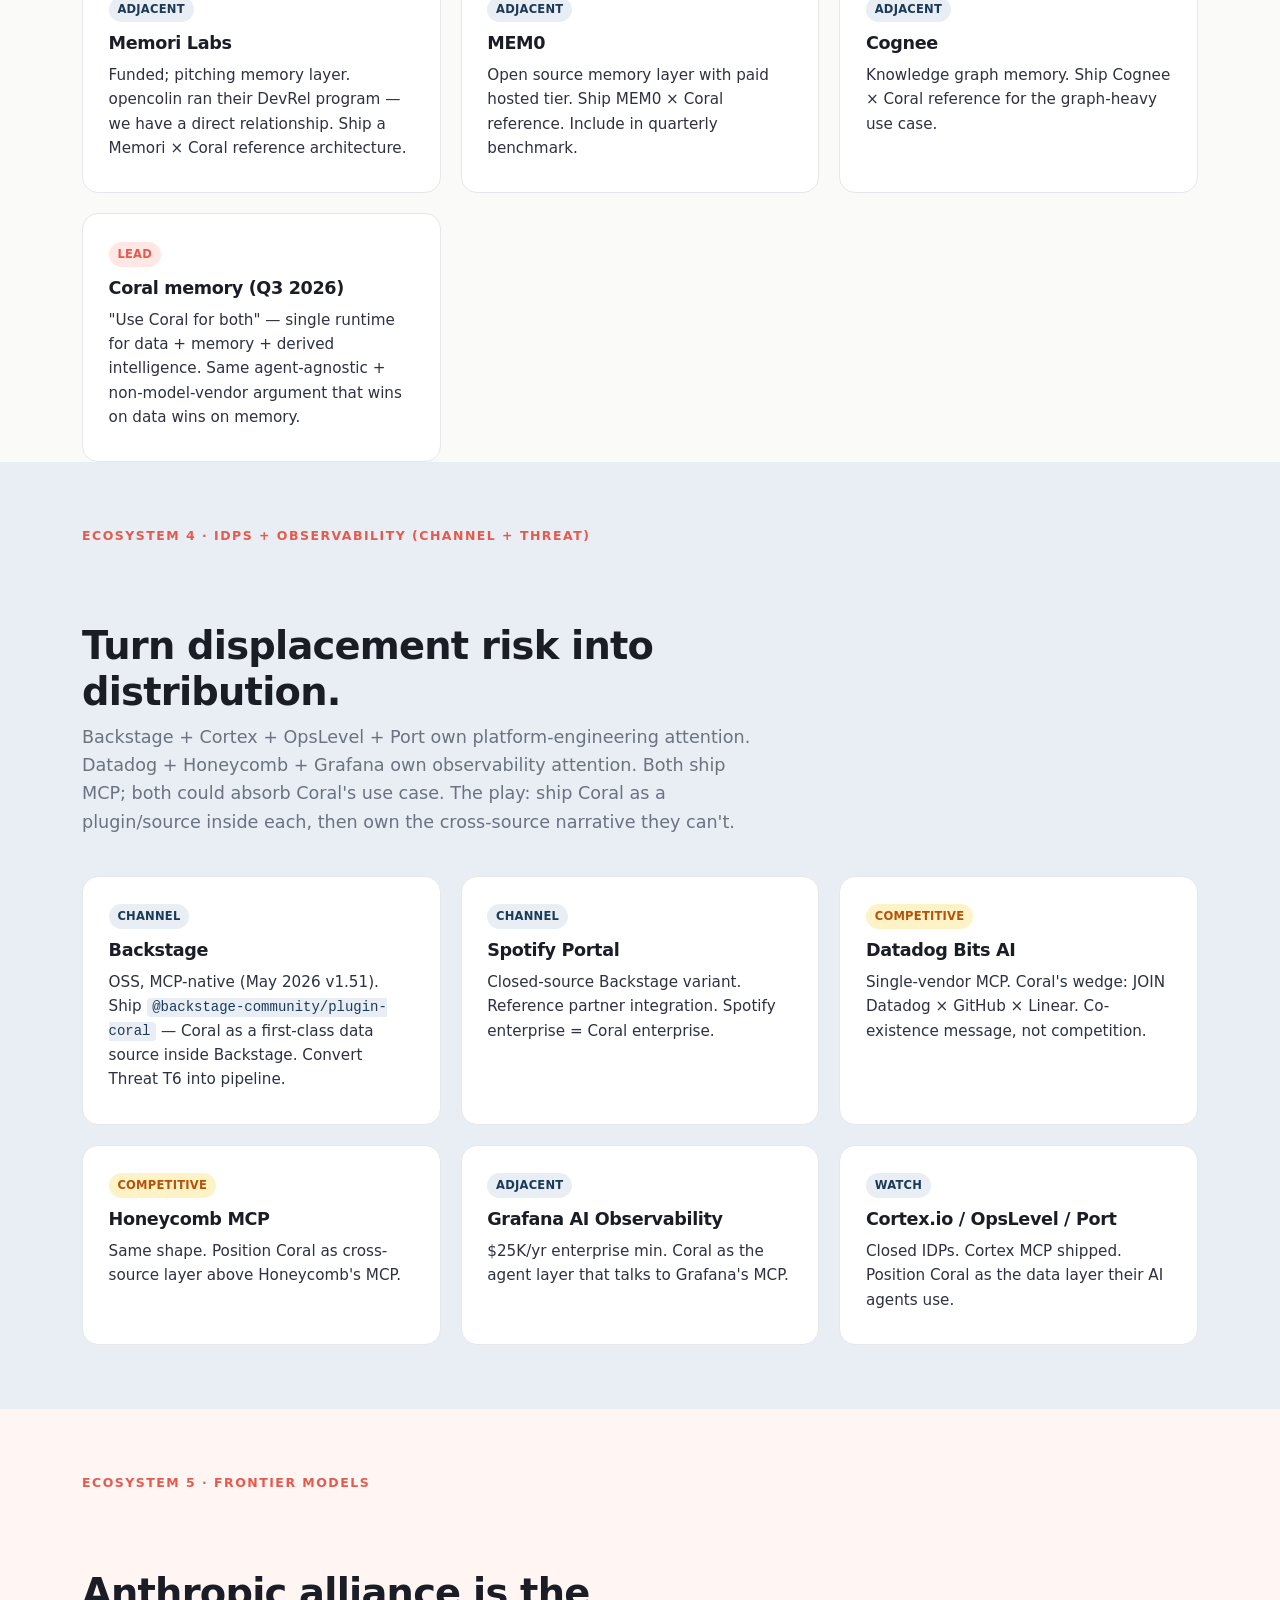
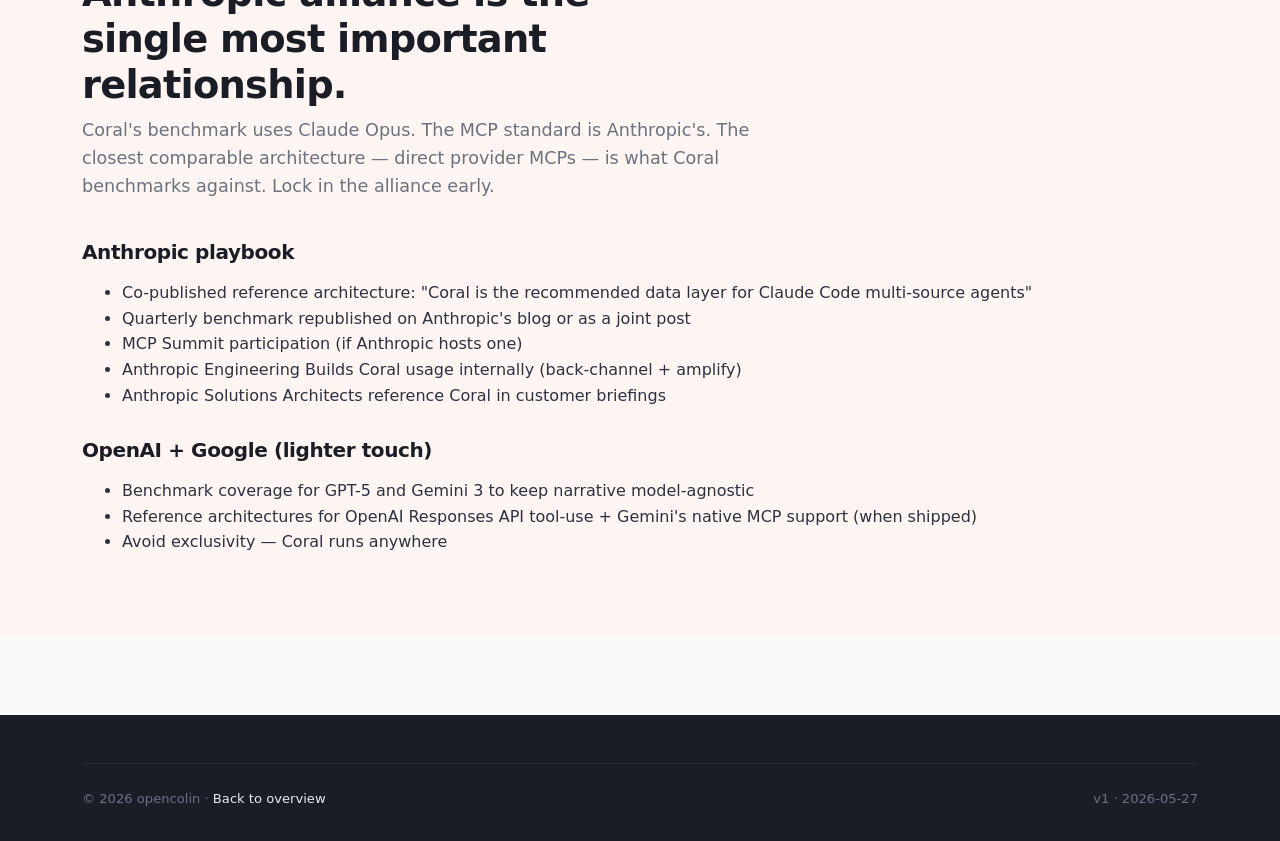
==== commit 096fdb4f: "Propagate CEO framing across the site Updates the rest of the strategy site to match strategy.md v2 " ====
--- a/ecosystem.html
+++ b/ecosystem.html
@@ -29,9 +29,9 @@
 
 <header class="hero">
   <div class="container">
-    <span class="hero-eyebrow">Ecosystem</span>
-    <h1>The agent data layer sits between four ecosystems. Coral has to win positioning in all of them.</h1>
-    <p class="lede">AI coding agents (consumers), SaaS APIs (sources), IDPs and observability vendors (channel partners and threats), and frontier-model providers (Anthropic in particular). Each ecosystem needs a tailored play.</p>
+    <span class="hero-eyebrow">Ecosystem · v2 post-CEO conversation</span>
+    <h1>The agent data layer sits between five ecosystems. Coral has to win positioning in all of them.</h1>
+    <p class="lede">AI coding agents (consumers), SaaS APIs (sources), memory plays (adjacent infrastructure), IDPs and observability vendors (channel partners and threats), and frontier-model providers (Anthropic in particular). Each ecosystem needs a tailored play. Target persona across all: <strong>agent-builder developers at enterprises</strong>.</p>
   </div>
 </header>
 
@@ -100,7 +100,37 @@
 </section>
 
 <section class="container">
-  <div class="section-eyebrow">Ecosystem 3 · IDPs + observability (channel + threat)</div>
+  <div class="section-eyebrow">Ecosystem 3 · Memory plays (adjacent infrastructure)</div>
+  <h2 class="section-title">Memory is the next layer. Coral is already shipping it.</h2>
+  <p class="section-lede">Matt confirmed Coral is adding a memory feature. The competitive set: Memori, MEM0, Cognee — all funded, all pitching "we are your agents' memory layer." Matt's positioning: <em>"It'll be a kind of an either/or. You'll either bring your own existing memory tool and use Coral with it, or use Coral for both."</em></p>
+
+  <div class="cards">
+    <div class="card">
+      <span class="pill">Adjacent</span>
+      <h3>Memori Labs</h3>
+      <p>Funded; pitching memory layer. opencolin ran their DevRel program — we have a direct relationship. Ship a Memori × Coral reference architecture.</p>
+    </div>
+    <div class="card">
+      <span class="pill">Adjacent</span>
+      <h3>MEM0</h3>
+      <p>Open source memory layer with paid hosted tier. Ship MEM0 × Coral reference. Include in quarterly benchmark.</p>
+    </div>
+    <div class="card">
+      <span class="pill">Adjacent</span>
+      <h3>Cognee</h3>
+      <p>Knowledge graph memory. Ship Cognee × Coral reference for the graph-heavy use case.</p>
+    </div>
+    <div class="card">
+      <span class="pill coral">Lead</span>
+      <h3>Coral memory (Q3 2026)</h3>
+      <p>"Use Coral for both" — single runtime for data + memory + derived intelligence. Same agent-agnostic + non-model-vendor argument that wins on data wins on memory.</p>
+    </div>
+  </div>
+</section>
+
+<section style="background: var(--ocean-soft);">
+  <div class="container">
+    <div class="section-eyebrow">Ecosystem 4 · IDPs + observability (channel + threat)</div>
   <h2 class="section-title">Turn displacement risk into distribution.</h2>
   <p class="section-lede">Backstage + Cortex + OpsLevel + Port own platform-engineering attention. Datadog + Honeycomb + Grafana own observability attention. Both ship MCP; both could absorb Coral's use case. The play: ship Coral as a plugin/source inside each, then own the cross-source narrative they can't.</p>
 
@@ -140,7 +170,7 @@
 
 <section style="background: var(--coral-tint);">
   <div class="container">
-    <div class="section-eyebrow">Ecosystem 4 · Frontier models</div>
+    <div class="section-eyebrow">Ecosystem 5 · Frontier models</div>
     <h2 class="section-title">Anthropic alliance is the single most important relationship.</h2>
     <p class="section-lede">Coral's benchmark uses Claude Opus. The MCP standard is Anthropic's. The closest comparable architecture — direct provider MCPs — is what Coral benchmarks against. Lock in the alliance early.</p>
 
--- a/assets/css/main.css
+++ b/assets/css/main.css
@@ -367,7 +367,206 @@
 .btn.secondary:hover { background: var(--line-soft); }
 .btn.dark { background: var(--ink); }
 .btn.dark:hover { background: #000; }
+.btn.destruct {
+  background: transparent;
+  color: #FCA5A5 !important;
+  border: 1px solid rgba(220, 38, 38, 0.4);
+  font-family: var(--font-mono);
+  font-size: 0.85rem;
+  letter-spacing: 0.02em;
+  cursor: pointer;
+}
+.btn.destruct:hover {
+  background: rgba(220, 38, 38, 0.12);
+  border-color: rgba(220, 38, 38, 0.7);
+  color: #FECACA !important;
+}
 .btn-row { display: flex; gap: 0.75rem; flex-wrap: wrap; margin-top: 1.5rem; }
+
+/* Self-destruct modal */
+.destruct-modal {
+  position: fixed;
+  inset: 0;
+  z-index: 200;
+  display: flex;
+  align-items: center;
+  justify-content: center;
+  padding: 1.5rem;
+  animation: destructFadeIn 200ms ease;
+}
+.destruct-modal[hidden] { display: none; }
+.destruct-overlay {
+  position: absolute;
+  inset: 0;
+  background: rgba(10, 10, 10, 0.78);
+  backdrop-filter: blur(6px);
+  -webkit-backdrop-filter: blur(6px);
+}
+.destruct-panel {
+  position: relative;
+  background: #16181F;
+  border: 1px solid rgba(220, 38, 38, 0.25);
+  border-radius: var(--radius-lg);
+  padding: 2rem;
+  max-width: 460px;
+  width: 100%;
+  color: #E8EAED;
+  box-shadow: 0 25px 80px rgba(0, 0, 0, 0.5);
+}
+.destruct-panel h2 {
+  color: #FFB4AB;
+  margin: 0.5rem 0 0.75rem;
+  font-size: 1.4rem;
+  font-family: var(--font);
+}
+.destruct-panel p {
+  font-size: 0.92rem;
+  color: #C9CDD6;
+  margin: 0 0 0.75rem;
+  max-width: none;
+}
+.destruct-panel code {
+  background: rgba(255, 111, 97, 0.12);
+  color: #FFB4AB;
+  font-size: 0.85em;
+}
+.destruct-muted { color: #8B92A0 !important; font-size: 0.85rem !important; }
+.destruct-icon {
+  font-size: 2.5rem;
+  line-height: 1;
+  margin-bottom: 0.4rem;
+}
+.destruct-label {
+  display: block;
+  font-size: 0.75rem;
+  text-transform: uppercase;
+  letter-spacing: 0.08em;
+  color: #8B92A0;
+  margin: 1.25rem 0 0.4rem;
+  font-weight: 600;
+}
+#destruct-pin {
+  width: 100%;
+  background: #0F1116;
+  color: #FFB4AB;
+  border: 1px solid rgba(255, 111, 97, 0.25);
+  border-radius: var(--radius);
+  padding: 0.75rem 1rem;
+  font-family: var(--font-mono);
+  font-size: 1.1rem;
+  letter-spacing: 0.4em;
+  outline: none;
+  transition: border-color 120ms ease;
+}
+#destruct-pin:focus { border-color: rgba(255, 111, 97, 0.7); }
+.destruct-error {
+  color: #FCA5A5;
+  font-size: 0.85rem;
+  margin-top: 0.5rem;
+  font-family: var(--font-mono);
+}
+.destruct-actions {
+  display: flex;
+  gap: 0.6rem;
+  justify-content: flex-end;
+  margin-top: 1.5rem;
+}
+.destruct-actions .btn.secondary {
+  background: transparent;
+  color: #C9CDD6 !important;
+  border-color: rgba(255, 255, 255, 0.15);
+}
+.destruct-actions .btn.secondary:hover { background: rgba(255, 255, 255, 0.05); }
+.destruct-step { text-align: left; }
+.destruct-step-countdown,
+.destruct-step-firing,
+.destruct-step-done { text-align: center; }
+.destruct-count {
+  font-family: var(--font-mono);
+  font-size: 6rem;
+  font-weight: 700;
+  color: #FF6F61;
+  line-height: 1;
+  margin: 1rem 0;
+  letter-spacing: -0.05em;
+  animation: destructTick 1s ease-in-out infinite;
+}
+.destruct-spin { animation: destructSpin 1s linear infinite; display: inline-block; }
+@keyframes destructFadeIn {
+  from { opacity: 0; }
+  to { opacity: 1; }
+}
+@keyframes destructTick {
+  0%, 100% { transform: scale(1); }
+  50% { transform: scale(1.1); }
+}
+@keyframes destructSpin {
+  from { transform: rotate(0deg); }
+  to { transform: rotate(360deg); }
+}
+body.destruct-flash { animation: destructFlash 600ms ease forwards; }
+@keyframes destructFlash {
+  0%, 100% { background: var(--bg); }
+  20%, 80% { background: rgba(220, 38, 38, 0.25); }
+}
+
+/* Top-of-page countdown banner */
+.destruct-banner {
+  position: sticky;
+  top: 0;
+  z-index: 60;
+  background: linear-gradient(90deg, #2A1116 0%, #3A1A1A 50%, #2A1116 100%);
+  color: #FECACA;
+  font-family: var(--font-mono);
+  font-size: 0.85rem;
+  border-bottom: 1px solid rgba(220, 38, 38, 0.3);
+  padding: 0.55rem 1rem;
+  display: flex;
+  align-items: center;
+  justify-content: center;
+  gap: 1rem;
+  letter-spacing: 0.02em;
+  text-align: center;
+  flex-wrap: wrap;
+}
+.destruct-banner-icon {
+  display: inline-block;
+  animation: destructBlink 1.5s ease-in-out infinite;
+}
+.destruct-banner-label { color: #FCA5A5; }
+.destruct-banner-time {
+  color: #FFF;
+  font-weight: 700;
+  font-variant-numeric: tabular-nums;
+  letter-spacing: 0.05em;
+  font-size: 0.95rem;
+  background: rgba(220, 38, 38, 0.18);
+  padding: 0.15rem 0.55rem;
+  border-radius: 4px;
+  border: 1px solid rgba(220, 38, 38, 0.35);
+}
+.destruct-banner-when { color: #C9A99E; font-size: 0.78rem; }
+.destruct-banner.urgent .destruct-banner-time { background: rgba(220, 38, 38, 0.4); border-color: #DC2626; }
+.destruct-banner.urgent { animation: destructPulse 1.5s ease-in-out infinite; }
+@keyframes destructBlink {
+  0%, 70%, 100% { opacity: 1; }
+  85% { opacity: 0.3; }
+}
+@keyframes destructPulse {
+  0%, 100% { background: linear-gradient(90deg, #2A1116 0%, #3A1A1A 50%, #2A1116 100%); }
+  50% { background: linear-gradient(90deg, #3A1116 0%, #5C1A1A 50%, #3A1116 100%); }
+}
+
+/* When banner sits above sticky nav, push nav so it doesn't visually collide */
+.destruct-banner + .nav { top: 0; }
+
+/* Hide banner on deck */
+body.deck .destruct-banner { display: none; }
+
+@media (max-width: 680px) {
+  .destruct-banner { font-size: 0.78rem; gap: 0.5rem; padding: 0.5rem 0.75rem; }
+  .destruct-banner-when { display: none; }
+}
 
 /* Footer */
 footer {
